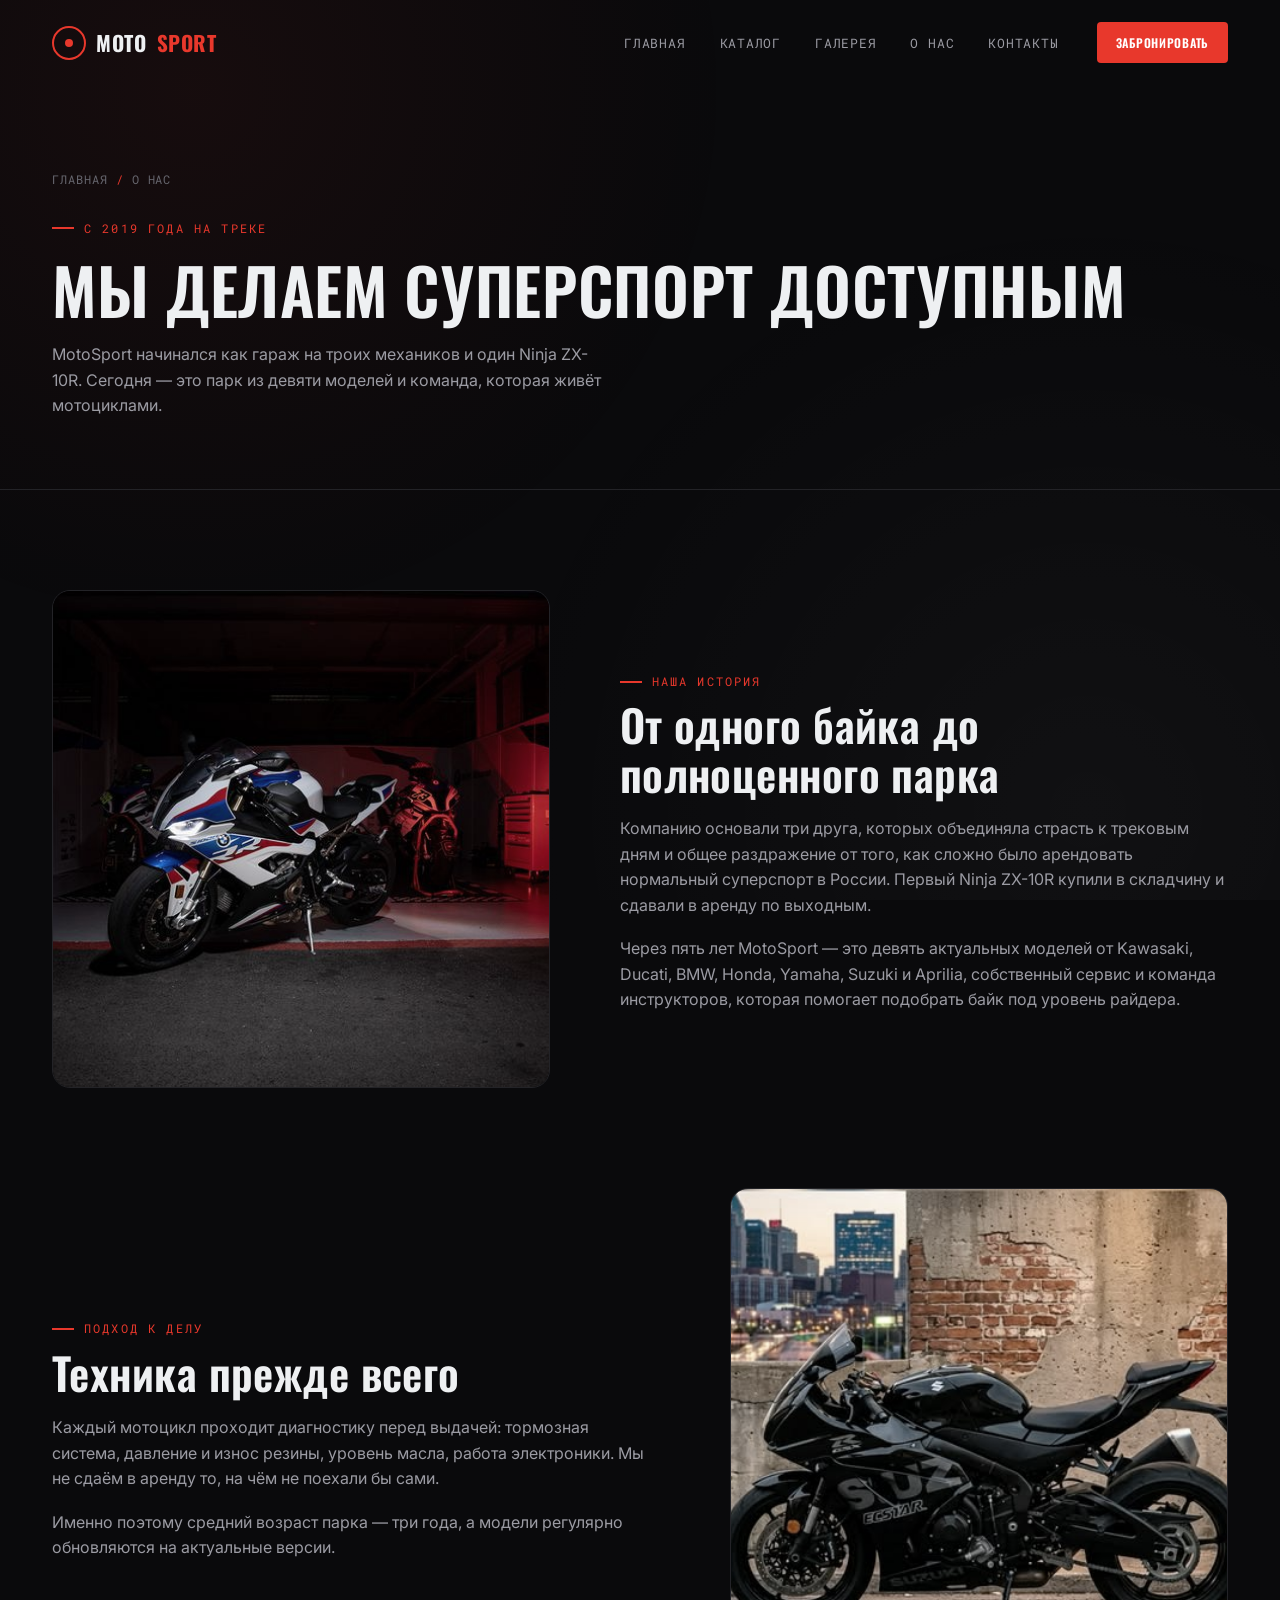
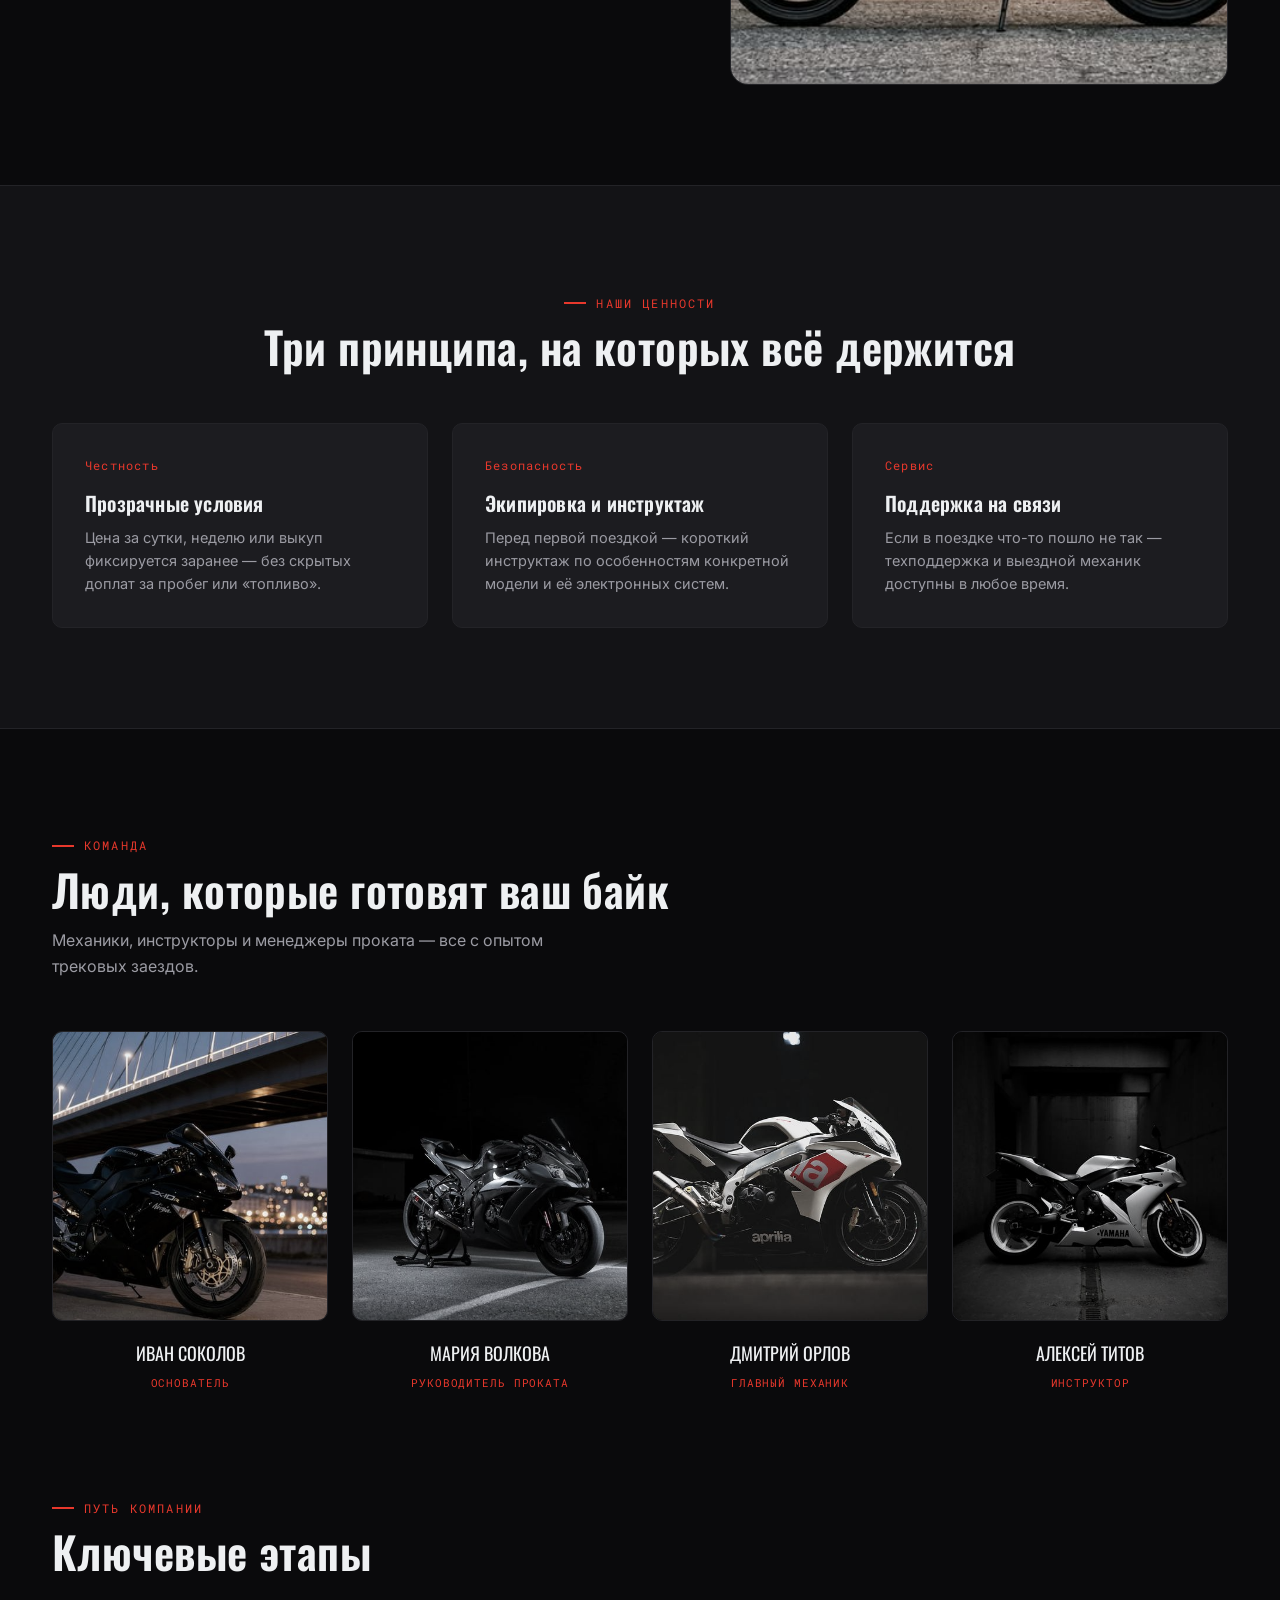
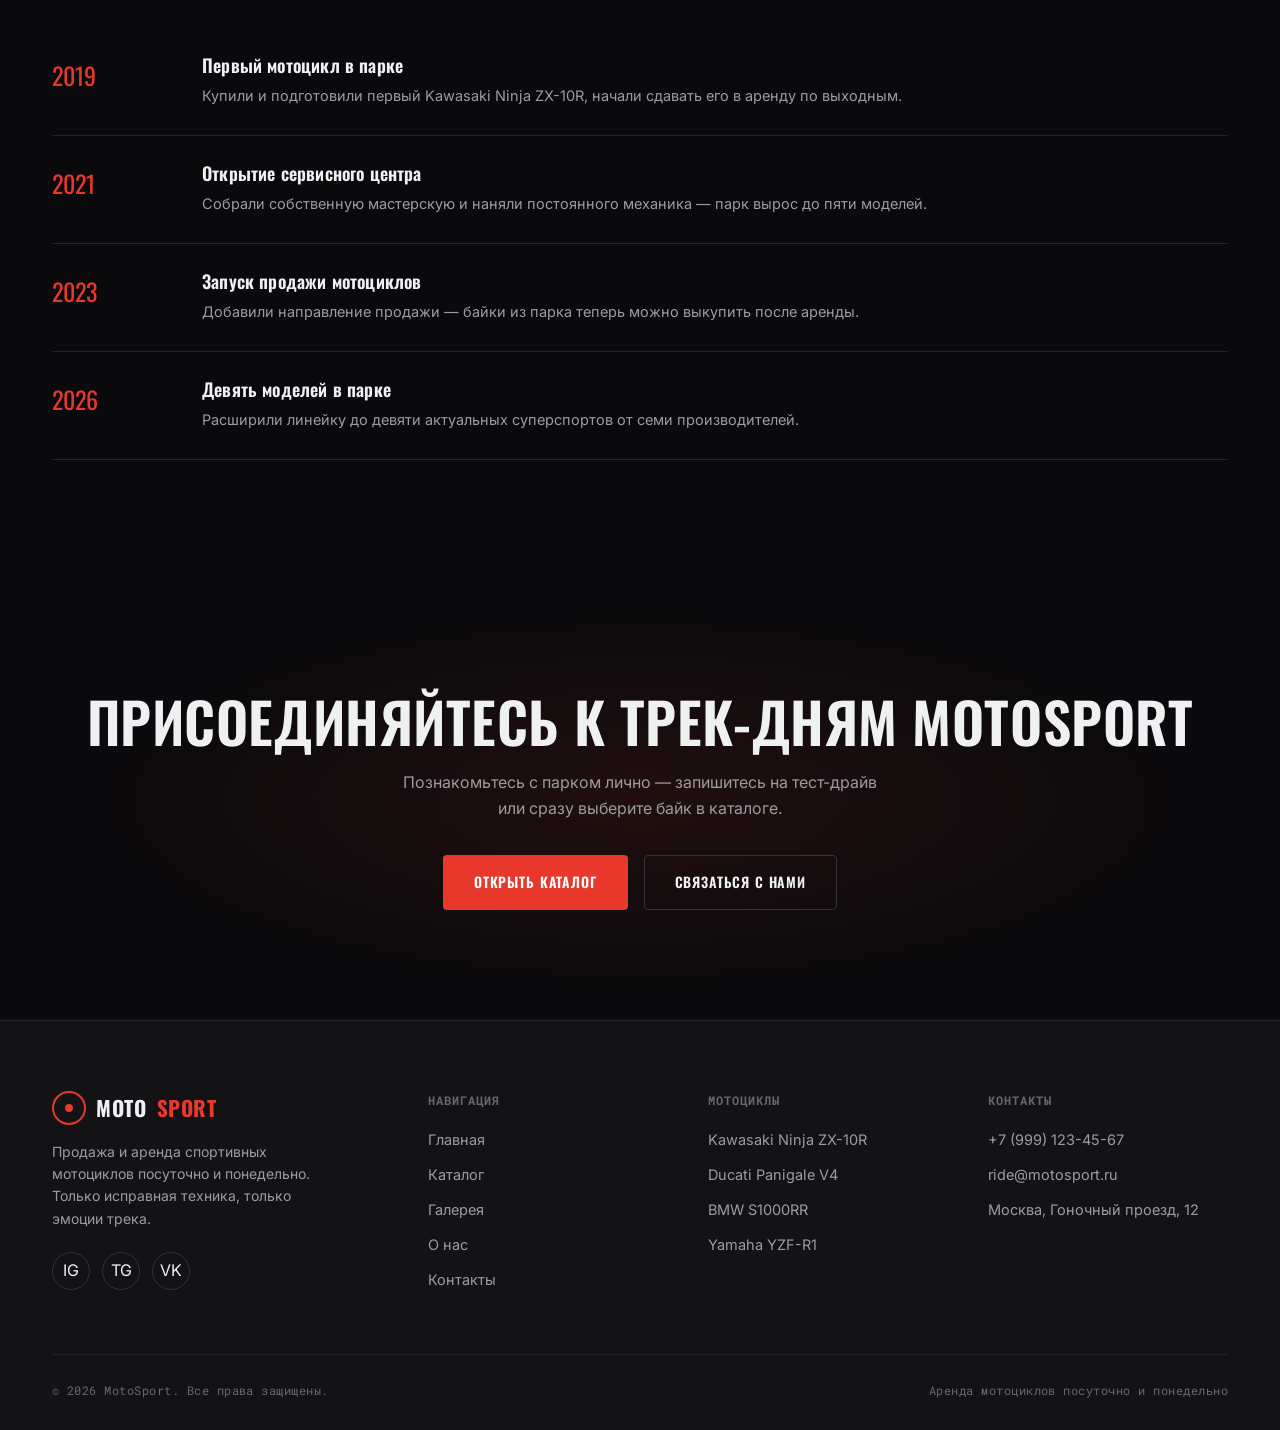
==== about.html @ a98ca147 "First commit" ====
<!DOCTYPE html>
<html lang="ru">
<head>
<meta charset="UTF-8">
<meta name="viewport" content="width=device-width, initial-scale=1.0">
<title>О нас — MotoSport</title>
<meta name="description" content="MotoSport — команда энтузиастов мотоспорта. История компании, ценности и подход к аренде и продаже спортивных мотоциклов.">
<link rel="stylesheet" href="css/style.css">
</head>
<body>

<div class="scroll-progress"></div>

<header class="site-header">
  <div class="container">
    <a href="/index.html" class="logo"><span class="logo-mark"></span>MOTO<span>SPORT</span></a>
    <nav class="nav">
      <ul class="nav-links">
        <li><a href="/index.html">Главная</a></li>
        <li><a href="/catalog.html">Каталог</a></li>
        <li><a href="/gallery.html">Галерея</a></li>
        <li><a href="/about.html">О нас</a></li>
        <li><a href="/contact.html">Контакты</a></li>
      </ul>
      <a href="/contact.html" class="btn btn-primary btn-small">Забронировать</a>
    </nav>
    <button class="burger" aria-label="Открыть меню"><span></span><span></span><span></span></button>
  </div>
</header>

<div class="mobile-nav">
  <a href="/index.html"><span>01</span>Главная</a>
  <a href="/catalog.html"><span>02</span>Каталог</a>
  <a href="/gallery.html"><span>03</span>Галерея</a>
  <a href="/about.html"><span>04</span>О нас</a>
  <a href="/contact.html"><span>05</span>Контакты</a>
</div>

<section class="page-hero">
  <div class="container">
    <div class="breadcrumb">Главная <span class="accent">/</span> О нас</div>
    <div class="eyebrow">С 2019 года на треке</div>
    <h1>Мы делаем суперспорт доступным</h1>
    <p>MotoSport начинался как гараж на троих механиков и один Ninja ZX-10R. Сегодня — это парк из девяти моделей и команда, которая живёт мотоциклами.</p>
  </div>
</section>

<section style="padding:100px 0;">
  <div class="container">
    <div class="split reveal">
      <div class="split-media">
        <img src="/images/s1000rr.jpg" alt="Подготовка мотоцикла BMW S1000RR">
      </div>
      <div class="split-text">
        <div class="eyebrow">Наша история</div>
        <h2 class="section-title">От одного байка до полноценного парка</h2>
        <p>Компанию основали три друга, которых объединяла страсть к трековым дням и общее раздражение от того, как сложно было арендовать нормальный суперспорт в России. Первый Ninja ZX-10R купили в складчину и сдавали в аренду по выходным.</p>
        <p>Через пять лет MotoSport — это девять актуальных моделей от Kawasaki, Ducati, BMW, Honda, Yamaha, Suzuki и Aprilia, собственный сервис и команда инструкторов, которая помогает подобрать байк под уровень райдера.</p>
      </div>
    </div>
  </div>
</section>

<section style="padding-bottom:100px;">
  <div class="container">
    <div class="split reverse reveal">
      <div class="split-media">
        <img src="/images/gsxr1000.jpg" alt="Механик MotoSport готовит мотоцикл к выдаче">
      </div>
      <div class="split-text">
        <div class="eyebrow">Подход к делу</div>
        <h2 class="section-title">Техника прежде всего</h2>
        <p>Каждый мотоцикл проходит диагностику перед выдачей: тормозная система, давление и износ резины, уровень масла, работа электроники. Мы не сдаём в аренду то, на чём не поехали бы сами.</p>
        <p>Именно поэтому средний возраст парка — три года, а модели регулярно обновляются на актуальные версии.</p>
      </div>
    </div>
  </div>
</section>

<section class="gauges">
  <div class="container">
    <div class="section-head center reveal">
      <div class="eyebrow">Наши ценности</div>
      <h2 class="section-title">Три принципа, на которых всё держится</h2>
    </div>
    <div class="values-grid">
      <div class="value-card reveal">
        <div class="value-index">Честность</div>
        <h3>Прозрачные условия</h3>
        <p>Цена за сутки, неделю или выкуп фиксируется заранее — без скрытых доплат за пробег или «топливо».</p>
      </div>
      <div class="value-card reveal reveal-delay-1">
        <div class="value-index">Безопасность</div>
        <h3>Экипировка и инструктаж</h3>
        <p>Перед первой поездкой — короткий инструктаж по особенностям конкретной модели и её электронных систем.</p>
      </div>
      <div class="value-card reveal reveal-delay-2">
        <div class="value-index">Сервис</div>
        <h3>Поддержка на связи</h3>
        <p>Если в поездке что-то пошло не так — техподдержка и выездной механик доступны в любое время.</p>
      </div>
    </div>
  </div>
</section>

<section style="padding:100px 0;">
  <div class="container">
    <div class="section-head reveal">
      <div class="eyebrow">Команда</div>
      <h2 class="section-title">Люди, которые готовят ваш байк</h2>
      <p class="section-sub">Механики, инструкторы и менеджеры проката — все с опытом трековых заездов.</p>
    </div>
    <div class="team-grid">
      <div class="team-card reveal">
        <div class="team-photo"><img src="/images/zx10r.jpg" alt="Иван Соколов, основатель MotoSport"></div>
        <div class="team-name">Иван Соколов</div>
        <div class="team-role">Основатель</div>
      </div>
      <div class="team-card reveal reveal-delay-1">
        <div class="team-photo"><img src="/images/cbr.jpg" alt="Мария Волкова, руководитель проката"></div>
        <div class="team-name">Мария Волкова</div>
        <div class="team-role">Руководитель проката</div>
      </div>
      <div class="team-card reveal reveal-delay-2">
        <div class="team-photo"><img src="/images/rsv4.jpg" alt="Дмитрий Орлов, главный механик"></div>
        <div class="team-name">Дмитрий Орлов</div>
        <div class="team-role">Главный механик</div>
      </div>
      <div class="team-card reveal reveal-delay-3">
        <div class="team-photo"><img src="/images/r1.jpg" alt="Алексей Титов, инструктор"></div>
        <div class="team-name">Алексей Титов</div>
        <div class="team-role">Инструктор</div>
      </div>
    </div>
  </div>
</section>

<section style="padding-bottom:120px;">
  <div class="container">
    <div class="section-head reveal">
      <div class="eyebrow">Путь компании</div>
      <h2 class="section-title">Ключевые этапы</h2>
    </div>
    <div class="timeline">
      <div class="timeline-item reveal">
        <div class="timeline-year">2019</div>
        <div>
          <h4>Первый мотоцикл в парке</h4>
          <p>Купили и подготовили первый Kawasaki Ninja ZX-10R, начали сдавать его в аренду по выходным.</p>
        </div>
      </div>
      <div class="timeline-item reveal">
        <div class="timeline-year">2021</div>
        <div>
          <h4>Открытие сервисного центра</h4>
          <p>Собрали собственную мастерскую и наняли постоянного механика — парк вырос до пяти моделей.</p>
        </div>
      </div>
      <div class="timeline-item reveal">
        <div class="timeline-year">2023</div>
        <div>
          <h4>Запуск продажи мотоциклов</h4>
          <p>Добавили направление продажи — байки из парка теперь можно выкупить после аренды.</p>
        </div>
      </div>
      <div class="timeline-item reveal">
        <div class="timeline-year">2026</div>
        <div>
          <h4>Девять моделей в парке</h4>
          <p>Расширили линейку до девяти актуальных суперспортов от семи производителей.</p>
        </div>
      </div>
    </div>
  </div>
</section>

<section class="cta reveal">
  <div class="container">
    <h2>Присоединяйтесь к трек-дням MotoSport</h2>
    <p>Познакомьтесь с парком лично — запишитесь на тест-драйв или сразу выберите байк в каталоге.</p>
    <div class="cta-actions">
      <a href="/catalog.html" class="btn btn-primary">Открыть каталог</a>
      <a href="/contact.html" class="btn btn-ghost">Связаться с нами</a>
    </div>
  </div>
</section>

<footer class="site-footer">
  <div class="container">
    <div class="footer-top">
      <div class="footer-brand">
        <a href="/index.html" class="logo"><span class="logo-mark"></span>MOTO<span>SPORT</span></a>
        <p>Продажа и аренда спортивных мотоциклов посуточно и понедельно. Только исправная техника, только эмоции трека.</p>
        <div class="social-row" style="margin-top:22px;">
          <a href="#" aria-label="Instagram">IG</a>
          <a href="#" aria-label="Telegram">TG</a>
          <a href="#" aria-label="VK">VK</a>
        </div>
      </div>
      <div class="footer-col">
        <h5>Навигация</h5>
        <a href="/index.html">Главная</a>
        <a href="/catalog.html">Каталог</a>
        <a href="/gallery.html">Галерея</a>
        <a href="/about.html">О нас</a>
        <a href="/contact.html">Контакты</a>
      </div>
      <div class="footer-col">
        <h5>Мотоциклы</h5>
        <a href="/catalog.html">Kawasaki Ninja ZX-10R</a>
        <a href="/catalog.html">Ducati Panigale V4</a>
        <a href="/catalog.html">BMW S1000RR</a>
        <a href="/catalog.html">Yamaha YZF-R1</a>
      </div>
      <div class="footer-col">
        <h5>Контакты</h5>
        <p>+7 (999) 123-45-67</p>
        <p>ride@motosport.ru</p>
        <p>Москва, Гоночный проезд, 12</p>
      </div>
    </div>
    <div class="footer-bottom">
      <span>© 2026 MotoSport. Все права защищены.</span>
      <span>Аренда мотоциклов посуточно и понедельно</span>
    </div>
  </div>
</footer>

<script src="js/script.js"></script>
</body>
</html>
---- css/style.css ----
/* =========================================================
   MOTOSPORT — общий стиль
   Палитра: асфальт / графит / карбон + гоночный красный акцент
   Шрифты: Oswald (display, гоночные номера) + Inter (текст)
========================================================= */

@import url('https://fonts.googleapis.com/css2?family=Oswald:wght@400;500;600;700&family=Inter:wght@400;500;600;700&family=Roboto+Mono:wght@500&display=swap');

:root{
  --bg-void:      #0a0a0c;
  --bg-surface:   #131316;
  --bg-panel:     #1c1c20;
  --bg-panel-2:   #26262b;
  --line:         #333338;
  --line-soft:    #232327;

  --text-primary:   #eef0f2;
  --text-secondary: #9b9ba3;
  --text-tertiary:  #67676f;

  --accent:       #e8382c;
  --accent-dim:   #7a1f1a;
  --accent-glow:  rgba(232,56,44,.35);

  --font-display: 'Oswald', sans-serif;
  --font-body:    'Inter', sans-serif;
  --font-mono:    'Roboto Mono', monospace;

  --radius-s: 4px;
  --radius-m: 10px;
  --radius-l: 18px;

  --ease: cubic-bezier(.22,.8,.32,1);
}

*,*::before,*::after{ box-sizing:border-box; margin:0; padding:0; }

html{ scroll-behavior:smooth; }

body{
  background:var(--bg-void);
  color:var(--text-primary);
  font-family:var(--font-body);
  line-height:1.6;
  -webkit-font-smoothing:antialiased;
  overflow-x:hidden;
}

body::before{
  content:'';
  position:fixed; inset:0;
  background-image:
    radial-gradient(circle at 15% 10%, rgba(232,56,44,.06), transparent 40%),
    radial-gradient(circle at 85% 90%, rgba(255,255,255,.03), transparent 45%);
  pointer-events:none;
  z-index:0;
}

img{ display:block; max-width:100%; }
a{ color:inherit; text-decoration:none; }
ul{ list-style:none; }
button{ font-family:inherit; cursor:pointer; }
input, textarea, select{ font-family:inherit; }

.container{
  width:100%;
  max-width:1240px;
  margin:0 auto;
  padding:0 32px;
}

section{ position:relative; z-index:1; }

/* ---------- Типографика ---------- */
h1,h2,h3,h4{
  font-family:var(--font-display);
  font-weight:600;
  letter-spacing:.01em;
  line-height:1.1;
  color:var(--text-primary);
}

.eyebrow{
  display:inline-flex;
  align-items:center;
  gap:10px;
  font-family:var(--font-mono);
  font-size:12px;
  letter-spacing:.18em;
  text-transform:uppercase;
  color:var(--accent);
}
.eyebrow::before{
  content:'';
  width:22px; height:2px;
  background:var(--accent);
  display:inline-block;
}

.section-title{
  font-size:clamp(28px,4vw,44px);
  margin-top:10px;
}

.section-sub{
  color:var(--text-secondary);
  max-width:560px;
  margin-top:14px;
  font-size:16px;
}

.section-head{
  margin-bottom:52px;
}
.section-head.center{
  text-align:center;
  margin-left:auto; margin-right:auto;
}
.section-head.center .section-sub{ margin-left:auto; margin-right:auto; }

/* ---------- Кнопки ---------- */
.btn{
  display:inline-flex;
  align-items:center;
  justify-content:center;
  gap:10px;
  padding:15px 30px;
  border-radius:var(--radius-s);
  font-family:var(--font-display);
  font-size:14px;
  letter-spacing:.06em;
  text-transform:uppercase;
  font-weight:600;
  border:1px solid transparent;
  transition:transform .35s var(--ease), box-shadow .35s var(--ease), background .3s, border-color .3s, color .3s;
  white-space:nowrap;
}
.btn-primary{
  background:var(--accent);
  color:#fff;
  box-shadow:0 0 0 0 var(--accent-glow);
}
.btn-primary:hover{
  transform:translateY(-3px);
  box-shadow:0 14px 30px -8px var(--accent-glow);
}
.btn-ghost{
  background:transparent;
  color:var(--text-primary);
  border-color:var(--line);
}
.btn-ghost:hover{
  border-color:var(--text-primary);
  transform:translateY(-3px);
}
.btn-small{ padding:10px 18px; font-size:12px; }
.btn-block{ width:100%; }

/* =========================================================
   ШАПКА
========================================================= */
.site-header{
  position:fixed;
  top:0; left:0; right:0;
  z-index:100;
  padding:22px 0;
  transition:padding .4s var(--ease), background .4s var(--ease), border-color .4s var(--ease);
  border-bottom:1px solid transparent;
}
.site-header.scrolled{
  padding:14px 0;
  background:rgba(10,10,12,.82);
  backdrop-filter:blur(14px);
  border-bottom-color:var(--line-soft);
}
.site-header .container{
  display:flex;
  align-items:center;
  justify-content:space-between;
}

.logo{
  display:flex;
  align-items:center;
  gap:10px;
  font-family:var(--font-display);
  font-size:21px;
  font-weight:700;
  letter-spacing:.03em;
  text-transform:uppercase;
}
.logo span{ color:var(--accent); }
.logo-mark{
  width:34px; height:34px;
  border:2px solid var(--accent);
  border-radius:50%;
  display:flex; align-items:center; justify-content:center;
  position:relative;
}
.logo-mark::after{
  content:'';
  width:8px; height:8px;
  background:var(--accent);
  border-radius:50%;
}

.nav{
  display:flex;
  align-items:center;
  gap:38px;
}
.nav-links{
  display:flex;
  gap:34px;
}
.nav-links a{
  font-family:var(--font-mono);
  font-size:13px;
  letter-spacing:.06em;
  text-transform:uppercase;
  color:var(--text-secondary);
  position:relative;
  padding:6px 0;
  transition:color .3s;
}
.nav-links a::after{
  content:'';
  position:absolute; left:0; bottom:0;
  height:2px; width:0;
  background:var(--accent);
  transition:width .35s var(--ease);
}
.nav-links a:hover, .nav-links a.active{ color:var(--text-primary); }
.nav-links a:hover::after, .nav-links a.active::after{ width:100%; }

.burger{
  display:none;
  flex-direction:column;
  gap:5px;
  width:30px;
  background:none; border:none;
  z-index:110;
}
.burger span{
  height:2px; width:100%;
  background:var(--text-primary);
  transition:transform .35s var(--ease), opacity .3s;
}
.burger.open span:nth-child(1){ transform:translateY(7px) rotate(45deg); }
.burger.open span:nth-child(2){ opacity:0; }
.burger.open span:nth-child(3){ transform:translateY(-7px) rotate(-45deg); }

.mobile-nav{
  position:fixed; inset:0;
  background:var(--bg-void);
  z-index:105;
  display:flex;
  flex-direction:column;
  align-items:center;
  justify-content:center;
  gap:30px;
  transform:translateY(-100%);
  transition:transform .5s var(--ease);
}
.mobile-nav.open{ transform:translateY(0); }
.mobile-nav a{
  font-family:var(--font-display);
  font-size:30px;
  text-transform:uppercase;
  color:var(--text-primary);
}
.mobile-nav a span{ color:var(--accent); font-family:var(--font-mono); font-size:14px; margin-right:12px; }

/* =========================================================
   HERO
========================================================= */
.hero{
  min-height:92vh;
  display:flex;
  align-items:center;
  position:relative;
  padding-top:120px;
  overflow:hidden;
}
.hero-stripe{
  position:absolute;
  top:0; right:-10%;
  width:60%; height:140%;
  background:linear-gradient(115deg, transparent 46%, var(--accent-dim) 46.5%, var(--accent) 48%, var(--accent-dim) 49.5%, transparent 50%);
  opacity:.5;
  transform:translateY(-8%);
  pointer-events:none;
}
.hero-grid{
  position:absolute; inset:0;
  background-image:
    linear-gradient(var(--line-soft) 1px, transparent 1px),
    linear-gradient(90deg, var(--line-soft) 1px, transparent 1px);
  background-size:64px 64px;
  mask-image:linear-gradient(to bottom, rgba(0,0,0,.6), transparent 70%);
  opacity:.4;
}
.hero .container{
  position:relative;
  z-index:2;
  display:grid;
  grid-template-columns:1.1fr .9fr;
  gap:40px;
  align-items:center;
}
.hero-tag{
  font-family:var(--font-mono);
  font-size:12px;
  letter-spacing:.2em;
  text-transform:uppercase;
  color:var(--accent);
  display:flex; align-items:center; gap:10px;
  margin-bottom:22px;
}
.hero-tag::before{
  content:'';
  width:8px; height:8px;
  border-radius:50%;
  background:var(--accent);
  box-shadow:0 0 0 4px var(--accent-glow);
  animation:pulse 2s infinite;
}
@keyframes pulse{
  0%,100%{ box-shadow:0 0 0 4px var(--accent-glow); }
  50%{ box-shadow:0 0 0 8px transparent; }
}

.hero h1{
  font-size:clamp(40px,6.2vw,84px);
  text-transform:uppercase;
}
.hero h1 em{
  font-style:normal;
  color:var(--accent);
}

.hero-desc{
  margin-top:26px;
  color:var(--text-secondary);
  font-size:17px;
  max-width:480px;
}

.hero-actions{
  margin-top:38px;
  display:flex;
  gap:16px;
  flex-wrap:wrap;
}

.hero-visual{
  position:relative;
  aspect-ratio:4/3.1;
  border-radius:var(--radius-l);
  overflow:hidden;
  border:1px solid var(--line);
}
.hero-visual img{
  width:100%; height:100%; object-fit:cover;
  filter:grayscale(.25) contrast(1.05);
  transform:scale(1.08);
  transition:transform 8s var(--ease), filter .6s;
}
.hero-visual:hover img{ transform:scale(1); filter:grayscale(0) contrast(1.05); }
.hero-visual::after{
  content:'';
  position:absolute; inset:0;
  background:linear-gradient(180deg, transparent 40%, rgba(10,10,12,.85) 100%);
}
.hero-visual-caption{
  position:absolute; left:20px; bottom:18px; z-index:2;
  font-family:var(--font-mono);
  font-size:12px;
  letter-spacing:.08em;
  color:var(--text-secondary);
  text-transform:uppercase;
}

.hero-stats{
  position:relative;
  z-index:2;
  margin-top:70px;
  display:grid;
  grid-template-columns:repeat(4,1fr);
  border-top:1px solid var(--line-soft);
  padding-top:34px;
}
.stat{
  display:flex;
  flex-direction:column;
  gap:8px;
  padding-right:20px;
  border-right:1px solid var(--line-soft);
}
.stat:last-child{ border-right:none; }
.stat-num{
  font-family:var(--font-display);
  font-size:clamp(26px,3vw,40px);
  color:var(--text-primary);
  display:flex;
  align-items:baseline;
  gap:2px;
}
.stat-num small{ font-size:16px; color:var(--accent); }
.stat-label{
  font-family:var(--font-mono);
  font-size:11px;
  letter-spacing:.08em;
  text-transform:uppercase;
  color:var(--text-tertiary);
}

/* =========================================================
   PAGE HERO (внутренние страницы)
========================================================= */
.page-hero{
  padding:170px 0 70px;
  position:relative;
  border-bottom:1px solid var(--line-soft);
}
.page-hero .eyebrow{ margin-bottom:16px; }
.page-hero h1{
  font-size:clamp(36px,5.5vw,64px);
  text-transform:uppercase;
}
.page-hero p{
  margin-top:18px;
  color:var(--text-secondary);
  max-width:560px;
  font-size:16px;
}
.breadcrumb{
  font-family:var(--font-mono);
  font-size:12px;
  letter-spacing:.08em;
  text-transform:uppercase;
  color:var(--text-tertiary);
  margin-bottom:22px;
}
.breadcrumb .accent{ color:var(--accent); }

/* =========================================================
   ТАХОМЕТРЫ (signature-элемент — статистика в стиле приборной панели)
========================================================= */
.gauges{
  padding:100px 0;
  border-top:1px solid var(--line-soft);
  border-bottom:1px solid var(--line-soft);
  background:var(--bg-surface);
}
.gauge-grid{
  display:grid;
  grid-template-columns:repeat(4,1fr);
  gap:30px;
}
.gauge{
  display:flex;
  flex-direction:column;
  align-items:center;
  text-align:center;
  gap:16px;
}
.gauge svg{ width:150px; height:150px; }
.gauge-track{ fill:none; stroke:var(--line); stroke-width:6; }
.gauge-fill{
  fill:none;
  stroke:var(--accent);
  stroke-width:6;
  stroke-linecap:round;
  stroke-dasharray:326;
  stroke-dashoffset:326;
  transform:rotate(-210deg);
  transform-origin:center;
  transition:stroke-dashoffset 1.6s var(--ease);
}
.gauge-value{
  font-family:var(--font-display);
  font-size:26px;
}
.gauge-label{
  font-family:var(--font-mono);
  font-size:11px;
  letter-spacing:.1em;
  text-transform:uppercase;
  color:var(--text-tertiary);
}
.gauge-center{
  position:absolute;
}

/* =========================================================
   КАРТОЧКИ МОТОЦИКЛОВ (каталог)
========================================================= */
.catalog-toolbar{
  display:flex;
  align-items:center;
  justify-content:space-between;
  flex-wrap:wrap;
  gap:20px;
  margin-bottom:44px;
  padding-bottom:26px;
  border-bottom:1px solid var(--line-soft);
}
.pricing-switch{
  display:inline-flex;
  border:1px solid var(--line);
  border-radius:999px;
  padding:4px;
  gap:4px;
}
.pricing-switch button{
  background:transparent;
  border:none;
  color:var(--text-secondary);
  font-family:var(--font-mono);
  font-size:12px;
  letter-spacing:.08em;
  text-transform:uppercase;
  padding:9px 20px;
  border-radius:999px;
  transition:background .35s var(--ease), color .35s;
}
.pricing-switch button.active{
  background:var(--accent);
  color:#fff;
}
.filter-count{
  font-family:var(--font-mono);
  font-size:12px;
  color:var(--text-tertiary);
  text-transform:uppercase;
  letter-spacing:.08em;
}

.bike-grid{
  display:grid;
  grid-template-columns:repeat(3,1fr);
  gap:26px;
}
.bike-card{
  background:var(--bg-panel);
  border:1px solid var(--line-soft);
  border-radius:var(--radius-m);
  overflow:hidden;
  transition:transform .5s var(--ease), border-color .4s, box-shadow .5s var(--ease);
}
.bike-card:hover{
  transform:translateY(-8px);
  border-color:var(--line);
  box-shadow:0 24px 50px -22px rgba(0,0,0,.7);
}
.bike-media{
  position:relative;
  aspect-ratio:16/10;
  overflow:hidden;
}
.bike-media img{
  width:100%; height:100%; object-fit:cover;
  filter:grayscale(.4);
  transform:scale(1.02);
  transition:transform .8s var(--ease), filter .5s;
}
.bike-card:hover .bike-media img{ transform:scale(1.12); filter:grayscale(0); }
.bike-tag{
  position:absolute; top:14px; left:14px;
  background:rgba(10,10,12,.75);
  backdrop-filter:blur(6px);
  border:1px solid var(--line);
  font-family:var(--font-mono);
  font-size:10px;
  letter-spacing:.08em;
  text-transform:uppercase;
  padding:6px 12px;
  border-radius:999px;
  color:var(--text-secondary);
}
.bike-body{ padding:24px; }
.bike-brand{
  font-family:var(--font-mono);
  font-size:11px;
  letter-spacing:.1em;
  text-transform:uppercase;
  color:var(--accent);
}
.bike-name{
  font-size:22px;
  margin-top:8px;
}
.bike-specs{
  display:flex;
  gap:16px;
  margin-top:14px;
  padding-bottom:18px;
  border-bottom:1px solid var(--line-soft);
  font-family:var(--font-mono);
  font-size:11px;
  color:var(--text-tertiary);
  letter-spacing:.04em;
}
.bike-price-row{
  display:flex;
  align-items:center;
  justify-content:space-between;
  margin-top:18px;
}
.bike-price{
  font-family:var(--font-display);
  font-size:24px;
}
.bike-price small{
  display:block;
  font-family:var(--font-mono);
  font-size:10px;
  color:var(--text-tertiary);
  text-transform:uppercase;
  font-weight:400;
  margin-top:2px;
}
.price-flip{ display:inline-block; transition:opacity .25s, transform .25s; }
.price-flip.swap{ opacity:0; transform:translateY(6px); }

/* =========================================================
   ГАЛЕРЕЯ
========================================================= */
.gallery-grid{
  display:grid;
  grid-template-columns:repeat(3,1fr);
  gap:18px;
}
.gallery-item{
  position:relative;
  border-radius:var(--radius-m);
  overflow:hidden;
  aspect-ratio:4/3;
  cursor:pointer;
  border:1px solid var(--line-soft);
}
.gallery-item:nth-child(3n+1){ grid-row:span 2; aspect-ratio:4/5; }
.gallery-item img{
  width:100%; height:100%; object-fit:cover;
  filter:grayscale(.55);
  transform:scale(1.05);
  transition:transform 1s var(--ease), filter .5s;
}
.gallery-item:hover img{ transform:scale(1.14); filter:grayscale(0); }
.gallery-overlay{
  position:absolute; inset:0;
  background:linear-gradient(180deg, transparent 55%, rgba(8,8,10,.92) 100%);
  display:flex; align-items:flex-end;
  padding:20px;
  opacity:0;
  transition:opacity .4s var(--ease);
}
.gallery-item:hover .gallery-overlay{ opacity:1; }
.gallery-overlay span{
  font-family:var(--font-display);
  font-size:18px;
  text-transform:uppercase;
}

.lightbox{
  position:fixed; inset:0;
  background:rgba(6,6,8,.94);
  z-index:200;
  display:flex; align-items:center; justify-content:center;
  opacity:0; visibility:hidden;
  transition:opacity .4s var(--ease);
  padding:40px;
}
.lightbox.open{ opacity:1; visibility:visible; }
.lightbox img{
  max-width:min(900px,90vw);
  max-height:80vh;
  object-fit:contain;
  border-radius:var(--radius-m);
  transform:scale(.94);
  transition:transform .4s var(--ease);
}
.lightbox.open img{ transform:scale(1); }
.lightbox-close, .lightbox-nav{
  position:absolute;
  background:var(--bg-panel);
  border:1px solid var(--line);
  color:var(--text-primary);
  width:46px; height:46px;
  border-radius:50%;
  display:flex; align-items:center; justify-content:center;
  font-size:20px;
  transition:background .3s, transform .3s;
}
.lightbox-close:hover, .lightbox-nav:hover{ background:var(--accent); transform:scale(1.06); }
.lightbox-close{ top:32px; right:32px; }
.lightbox-nav.prev{ left:32px; top:50%; transform:translateY(-50%); }
.lightbox-nav.next{ right:32px; top:50%; transform:translateY(-50%); }
.lightbox-caption{
  position:absolute; bottom:36px; left:50%; transform:translateX(-50%);
  font-family:var(--font-mono);
  font-size:12px;
  letter-spacing:.08em;
  text-transform:uppercase;
  color:var(--text-secondary);
}

/* =========================================================
   О НАС
========================================================= */
.split{
  display:grid;
  grid-template-columns:.9fr 1.1fr;
  gap:70px;
  align-items:center;
}
.split.reverse{ grid-template-columns:1.1fr .9fr; }
.split.reverse .split-media{ order:2; }
.split-media{
  border-radius:var(--radius-l);
  overflow:hidden;
  border:1px solid var(--line-soft);
  aspect-ratio:1/1;
}
.split-media img{ width:100%; height:100%; object-fit:cover; filter:grayscale(.3); }
.split-text p{ color:var(--text-secondary); margin-top:18px; }

.values-grid{
  display:grid;
  grid-template-columns:repeat(3,1fr);
  gap:24px;
}
.value-card{
  padding:32px;
  background:var(--bg-panel);
  border:1px solid var(--line-soft);
  border-radius:var(--radius-m);
  transition:border-color .35s, transform .35s var(--ease);
}
.value-card:hover{ border-color:var(--accent); transform:translateY(-6px); }
.value-index{
  font-family:var(--font-mono);
  font-size:12px;
  color:var(--accent);
  letter-spacing:.1em;
}
.value-card h3{ margin-top:16px; font-size:20px; }
.value-card p{ margin-top:12px; color:var(--text-secondary); font-size:14.5px; }

.team-grid{
  display:grid;
  grid-template-columns:repeat(4,1fr);
  gap:24px;
}
.team-card{ text-align:center; }
.team-photo{
  aspect-ratio:1/1.05;
  border-radius:var(--radius-m);
  overflow:hidden;
  border:1px solid var(--line-soft);
  margin-bottom:18px;
}
.team-photo img{ width:100%; height:100%; object-fit:cover; filter:grayscale(.5); transition:filter .4s; }
.team-card:hover .team-photo img{ filter:grayscale(0); }
.team-name{ font-family:var(--font-display); font-size:18px; text-transform:uppercase; }
.team-role{ font-family:var(--font-mono); font-size:11px; color:var(--accent); letter-spacing:.08em; text-transform:uppercase; margin-top:6px; }

.timeline{
  display:flex;
  flex-direction:column;
  gap:0;
  margin-top:20px;
}
.timeline-item{
  display:grid;
  grid-template-columns:120px 1fr;
  gap:30px;
  padding:28px 0;
  border-bottom:1px solid var(--line-soft);
}
.timeline-year{ font-family:var(--font-display); font-size:24px; color:var(--accent); }
.timeline-item h4{ font-size:18px; margin-bottom:8px; }
.timeline-item p{ color:var(--text-secondary); font-size:14.5px; }

/* =========================================================
   КОНТАКТЫ
========================================================= */
.contact-grid{
  display:grid;
  grid-template-columns:.85fr 1.15fr;
  gap:60px;
}
.contact-info-item{
  display:flex;
  gap:18px;
  padding:22px 0;
  border-bottom:1px solid var(--line-soft);
}
.contact-icon{
  width:46px; height:46px;
  border:1px solid var(--line);
  border-radius:50%;
  display:flex; align-items:center; justify-content:center;
  color:var(--accent);
  flex-shrink:0;
}
.contact-info-item h4{ font-size:16px; }
.contact-info-item p{ color:var(--text-secondary); font-size:14.5px; margin-top:4px; }

.map-box{
  margin-top:30px;
  border-radius:var(--radius-m);
  border:1px solid var(--line-soft);
  aspect-ratio:16/9;
  overflow:hidden;
  filter:grayscale(.7) contrast(1.05) brightness(.85);
}
.map-box iframe{ width:100%; height:100%; border:0; }

.form-card{
  background:var(--bg-panel);
  border:1px solid var(--line-soft);
  border-radius:var(--radius-l);
  padding:44px;
}
.field{ margin-bottom:22px; }
.field label{
  display:block;
  font-family:var(--font-mono);
  font-size:11px;
  letter-spacing:.08em;
  text-transform:uppercase;
  color:var(--text-tertiary);
  margin-bottom:10px;
}
.field input, .field select, .field textarea{
  width:100%;
  background:var(--bg-surface);
  border:1px solid var(--line);
  border-radius:var(--radius-s);
  padding:14px 16px;
  color:var(--text-primary);
  font-size:14.5px;
  transition:border-color .3s, box-shadow .3s;
}
.field input:focus, .field select:focus, .field textarea:focus{
  outline:none;
  border-color:var(--accent);
  box-shadow:0 0 0 3px var(--accent-glow);
}
.field textarea{ resize:vertical; min-height:110px; }
.field-row{ display:grid; grid-template-columns:1fr 1fr; gap:18px; }

.form-status{
  margin-top:18px;
  font-family:var(--font-mono);
  font-size:13px;
  color:var(--accent);
  opacity:0;
  transform:translateY(6px);
  transition:opacity .4s var(--ease), transform .4s var(--ease);
}
.form-status.show{ opacity:1; transform:translateY(0); }

/* =========================================================
   CTA / FOOTER
========================================================= */
.cta{
  padding:110px 0;
  text-align:center;
  position:relative;
  overflow:hidden;
}
.cta::before{
  content:'';
  position:absolute; inset:0;
  background:radial-gradient(ellipse at center, rgba(232,56,44,.1), transparent 65%);
}
.cta h2{ font-size:clamp(30px,5vw,56px); text-transform:uppercase; position:relative; }
.cta p{ color:var(--text-secondary); margin:18px auto 34px; max-width:480px; position:relative; }
.cta-actions{ position:relative; display:flex; gap:16px; justify-content:center; flex-wrap:wrap; }

.site-footer{
  border-top:1px solid var(--line-soft);
  padding:70px 0 30px;
  background:var(--bg-surface);
}
.footer-top{
  display:grid;
  grid-template-columns:1.4fr 1fr 1fr 1fr;
  gap:40px;
  padding-bottom:50px;
}
.footer-brand p{
  color:var(--text-secondary);
  font-size:14px;
  margin-top:16px;
  max-width:280px;
}
.footer-col h5{
  font-family:var(--font-mono);
  font-size:12px;
  letter-spacing:.08em;
  text-transform:uppercase;
  color:var(--text-tertiary);
  margin-bottom:18px;
}
.footer-col a, .footer-col p{
  display:block;
  color:var(--text-secondary);
  font-size:14.5px;
  margin-bottom:12px;
  transition:color .3s;
}
.footer-col a:hover{ color:var(--accent); }
.footer-bottom{
  display:flex;
  justify-content:space-between;
  align-items:center;
  padding-top:26px;
  border-top:1px solid var(--line-soft);
  font-family:var(--font-mono);
  font-size:12px;
  color:var(--text-tertiary);
  letter-spacing:.04em;
}
.social-row{ display:flex; gap:12px; }
.social-row a{
  width:38px; height:38px;
  border:1px solid var(--line);
  border-radius:50%;
  display:flex; align-items:center; justify-content:center;
  transition:border-color .3s, color .3s, transform .3s;
}
.social-row a:hover{ border-color:var(--accent); color:var(--accent); transform:translateY(-3px); }

/* =========================================================
   Скролл-анимации
========================================================= */
.reveal{
  opacity:0;
  transform:translateY(34px);
  transition:opacity .9s var(--ease), transform .9s var(--ease);
}
.reveal.in{ opacity:1; transform:translateY(0); }
.reveal-delay-1{ transition-delay:.1s; }
.reveal-delay-2{ transition-delay:.2s; }
.reveal-delay-3{ transition-delay:.3s; }
.reveal-delay-4{ transition-delay:.4s; }

.scroll-progress{
  position:fixed; top:0; left:0; height:3px;
  background:var(--accent);
  z-index:200;
  width:0%;
}

/* =========================================================
   Адаптив
========================================================= */
@media (max-width:1080px){
  .bike-grid{ grid-template-columns:repeat(2,1fr); }
  .gallery-grid{ grid-template-columns:repeat(2,1fr); }
  .gauge-grid{ grid-template-columns:repeat(2,1fr); row-gap:50px; }
  .footer-top{ grid-template-columns:1fr 1fr; }
  .team-grid{ grid-template-columns:repeat(2,1fr); }
}

@media (max-width:860px){
  .nav-links{ display:none; }
  .burger{ display:flex; }
  .hero .container{ grid-template-columns:1fr; }
  .hero-visual{ order:-1; }
  .hero-stats{ grid-template-columns:repeat(2,1fr); row-gap:26px; }
  .stat:nth-child(2n){ border-right:none; }
  .split, .split.reverse{ grid-template-columns:1fr; }
  .split.reverse .split-media{ order:0; }
  .contact-grid{ grid-template-columns:1fr; }
  .values-grid{ grid-template-columns:1fr; }
  .field-row{ grid-template-columns:1fr; }
}

@media (max-width:600px){
  .container{ padding:0 20px; }
  .bike-grid{ grid-template-columns:1fr; }
  .gallery-grid{ grid-template-columns:1fr 1fr; }
  .gallery-item:nth-child(3n+1){ grid-row:auto; aspect-ratio:4/3; }
  .footer-top{ grid-template-columns:1fr; }
  .footer-bottom{ flex-direction:column; gap:14px; text-align:center; }
  .team-grid{ grid-template-columns:1fr 1fr; }
}

@media (prefers-reduced-motion: reduce){
  *{ animation:none !important; transition:none !important; }
}
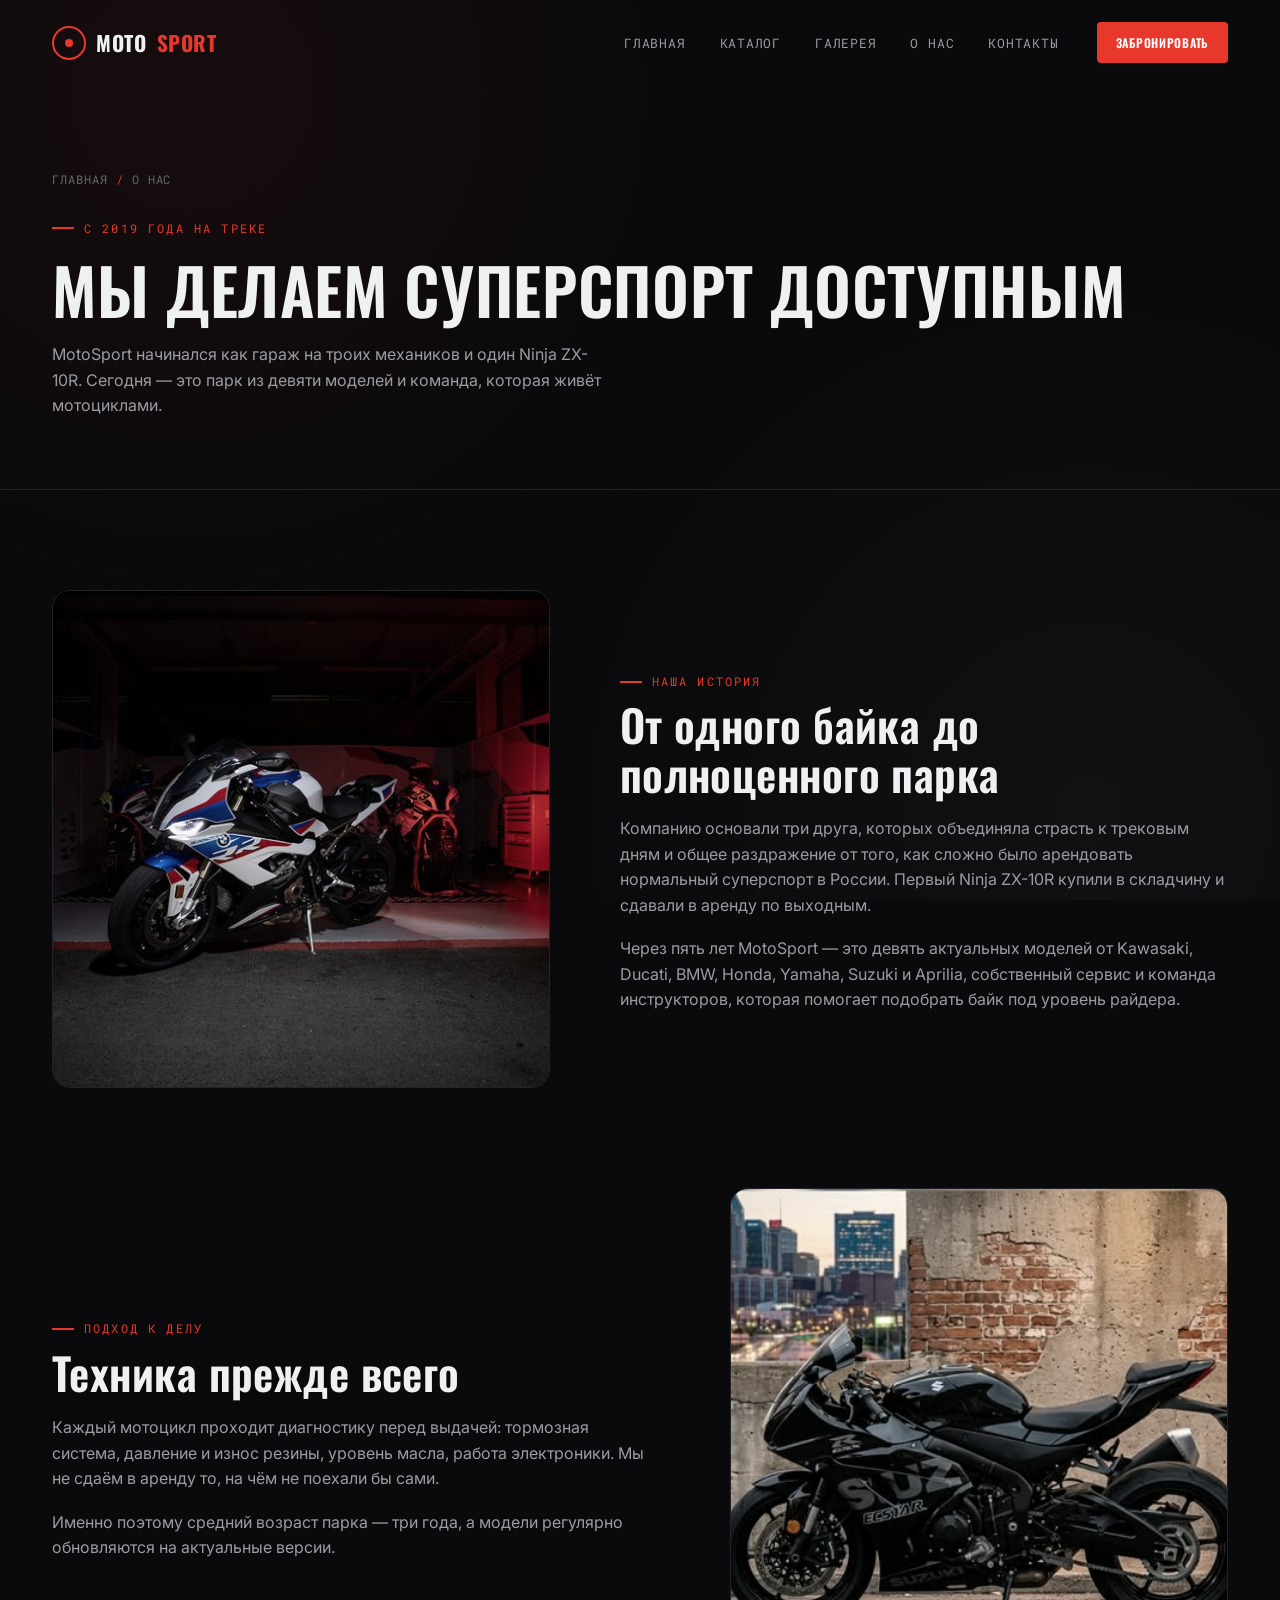
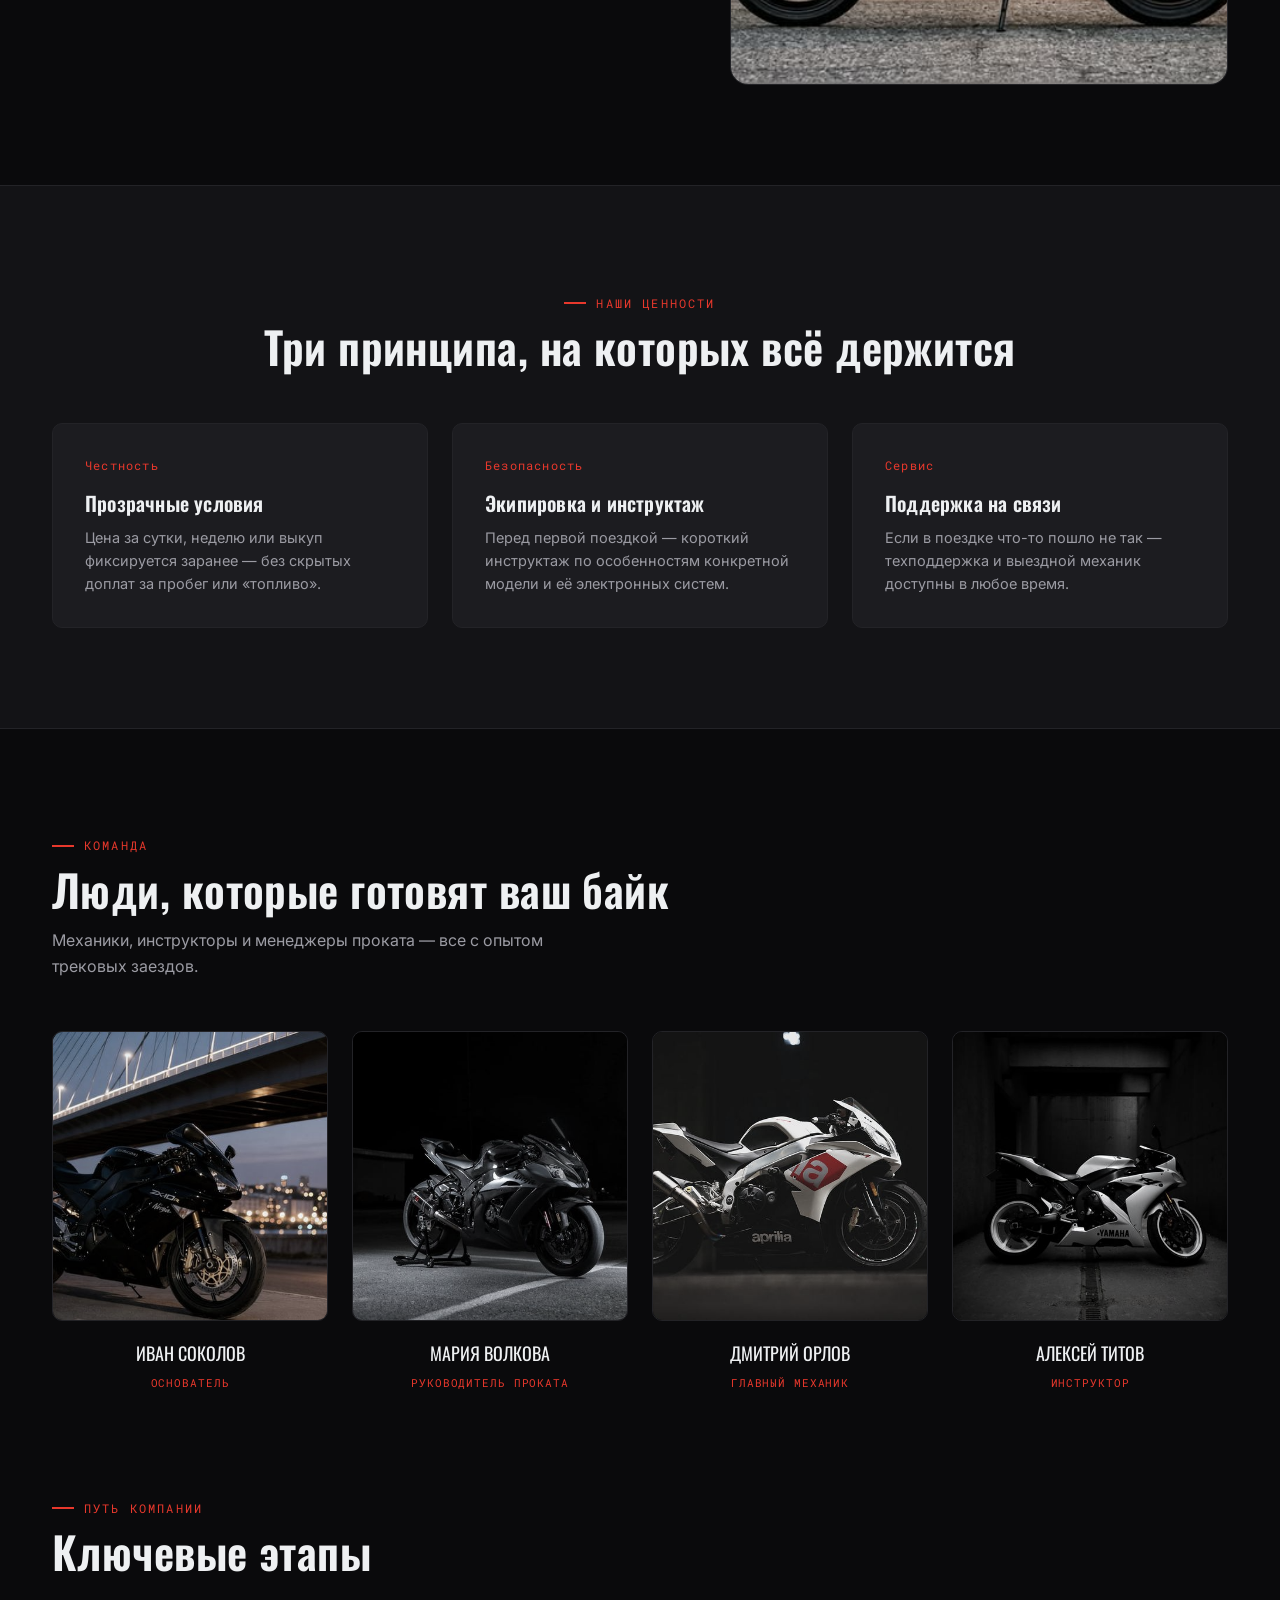
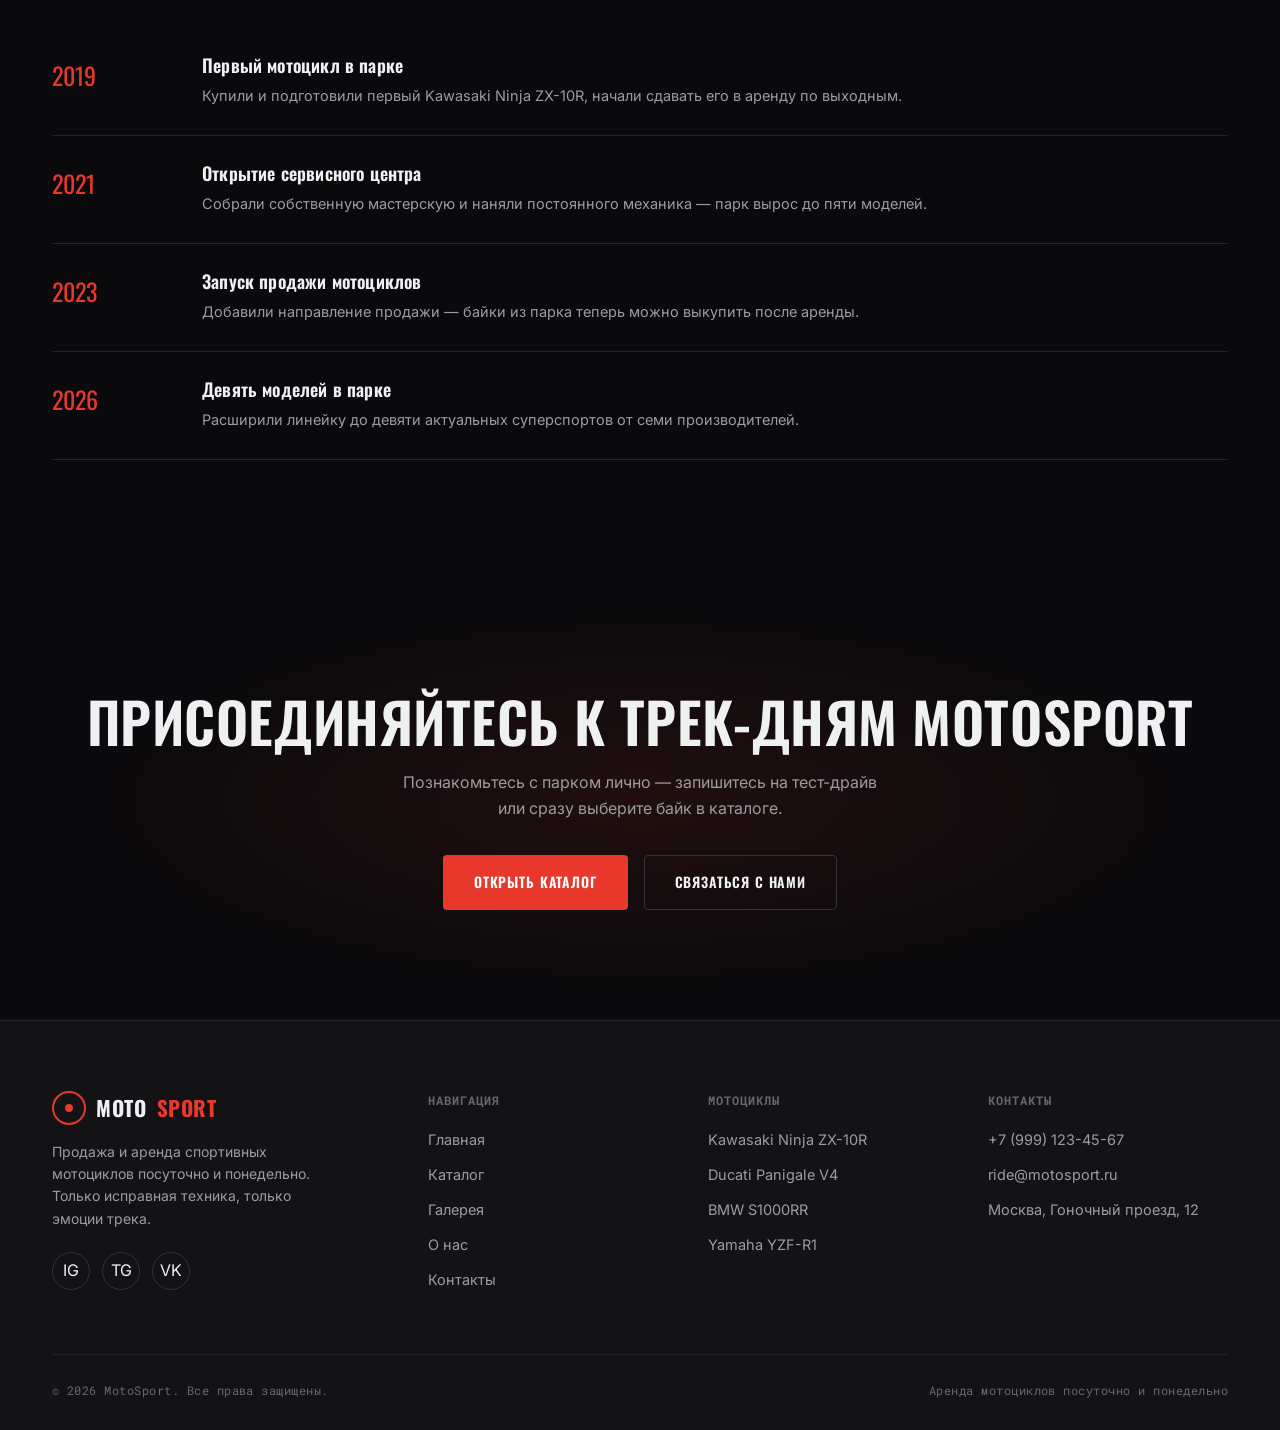
==== commit 26ec7cfe: "I did button Главная clickable" ====
--- a/about.html
+++ b/about.html
@@ -38,7 +38,7 @@
 
 <section class="page-hero">
   <div class="container">
-    <div class="breadcrumb">Главная <span class="accent">/</span> О нас</div>
+    <div class="breadcrumb"><a href="/index.html">Главная</a> <span class="accent">/</span> О нас</div>
     <div class="eyebrow">С 2019 года на треке</div>
     <h1>Мы делаем суперспорт доступным</h1>
     <p>MotoSport начинался как гараж на троих механиков и один Ninja ZX-10R. Сегодня — это парк из девяти моделей и команда, которая живёт мотоциклами.</p>
--- a/css/style.css
+++ b/css/style.css
@@ -388,12 +388,15 @@
   display:grid;
   grid-template-columns:repeat(4,1fr);
   border-top:1px solid var(--line-soft);
+  padding-top:0px;
+}
+.stat{
+  display:flex;
+  flex-direction:column;
+  align-items:center;
+  text-align:center;
+  gap:8px;
   padding-top:34px;
-}
-.stat{
-  display:flex;
-  flex-direction:column;
-  gap:8px;
   padding-right:20px;
   border-right:1px solid var(--line-soft);
 }
@@ -403,6 +406,7 @@
   font-size:clamp(26px,3vw,40px);
   color:var(--text-primary);
   display:flex;
+  justify-items:center;
   align-items:baseline;
   gap:2px;
 }
@@ -413,6 +417,7 @@
   letter-spacing:.08em;
   text-transform:uppercase;
   color:var(--text-tertiary);
+  text-align:center
 }
 
 /* =========================================================
@@ -442,7 +447,15 @@
   color:var(--text-tertiary);
   margin-bottom:22px;
 }
-.breadcrumb .accent{ color:var(--accent); }
+.breadcrumb .accent{ color:var(--accent); 
+}
+.breadcrumb a{
+  color:var(--text-tertiary);
+  transition:color .3s;
+}
+.breadcrumb a:hover{
+  color:var(--accent);
+}
 
 /* =========================================================
    ТАХОМЕТРЫ (signature-элемент — статистика в стиле приборной панели)
@@ -972,8 +985,10 @@
   .burger{ display:flex; }
   .hero .container{ grid-template-columns:1fr; }
   .hero-visual{ order:-1; }
-  .hero-stats{ grid-template-columns:repeat(2,1fr); row-gap:26px; }
+  .hero-stats{ grid-template-columns:repeat(2,1fr); row-gap:0; }
+  .stat{ padding-bottom:34px; }
   .stat:nth-child(2n){ border-right:none; }
+  .stat:nth-child(-n+2){ border-bottom:1px solid var(--line-soft); }
   .split, .split.reverse{ grid-template-columns:1fr; }
   .split.reverse .split-media{ order:0; }
   .contact-grid{ grid-template-columns:1fr; }
